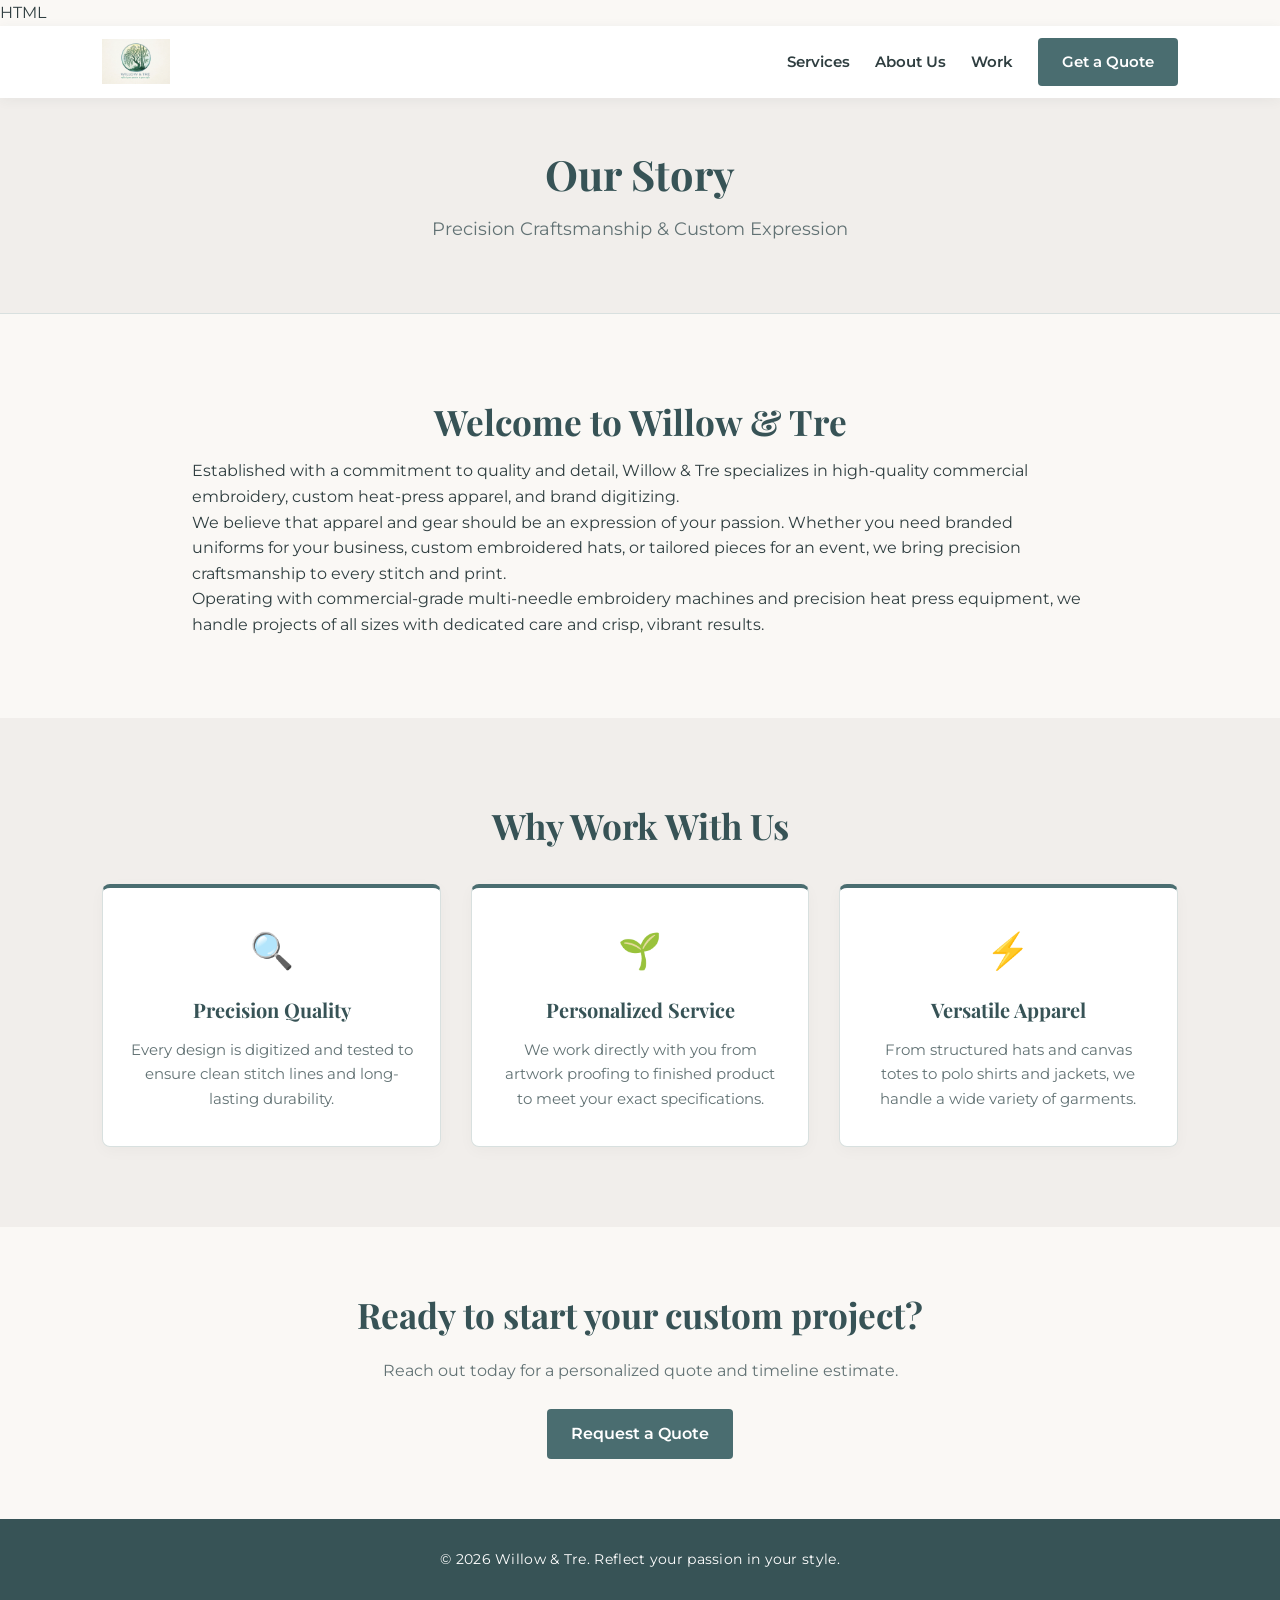
==== about.html @ 93db3136 "Create about.html about us page" ====
HTML
<!DOCTYPE html>
<html lang="en">
<head>
    <meta charset="UTF-8">
    <meta name="viewport" content="width=device-width, initial-scale=1.0">
    <title>About Us | Willow & Tre</title>
    
    <!-- Favicon -->
    <link rel="icon" type="image/png" href="WTlogo1.png">
    
    <!-- Stylesheet -->
    <link rel="stylesheet" href="style.css">
    
    <!-- Google Fonts -->
    <link rel="preconnect" href="https://fonts.googleapis.com">
    <link rel="preconnect" href="https://fonts.gstatic.com" crossorigin>
    <link href="https://fonts.googleapis.com/css2?family=Montserrat:wght@400;500;600;700&family=Playfair+Display:ital,wght@0,600;0,700;1,400&display=swap" rel="stylesheet">
</head>
<body>

    <!-- Navigation Header -->
    <nav class="navbar">
        <a href="index.html" class="logo-link">
            <img src="WTlogo1.png" alt="Willow & Tre Logo" class="nav-logo" style="height: 45px; width: auto; max-height: 45px;">
        </a>
        <ul class="nav-links">
            <li><a href="index.html#services">Services</a></li>
            <li><a href="about.html">About Us</a></li>
            <li><a href="index.html#portfolio">Work</a></li>
            <li><a href="index.html#quote" class="btn-nav">Get a Quote</a></li>
        </ul>
    </nav>

    <!-- Page Title Banner -->
    <header class="hero" style="padding: 50px 8% 40px;">
        <div class="hero-content">
            <h1>Our Story</h1>
            <p>Precision Craftsmanship & Custom Expression</p>
        </div>
    </header>

    <!-- About Content Section -->
    <section class="section">
        <div class="about-container">
            <div class="about-text">
                <h2>Welcome to Willow & Tre</h2>
                <p>Established with a commitment to quality and detail, Willow & Tre specializes in high-quality commercial embroidery, custom heat-press apparel, and brand digitizing.</p>
                
                <p>We believe that apparel and gear should be an expression of your passion. Whether you need branded uniforms for your business, custom embroidered hats, or tailored pieces for an event, we bring precision craftsmanship to every stitch and print.</p>
                
                <p>Operating with commercial-grade multi-needle embroidery machines and precision heat press equipment, we handle projects of all sizes with dedicated care and crisp, vibrant results.</p>
            </div>
        </div>
    </section>

    <!-- Values / Features Section -->
    <section class="section bg-light">
        <h2>Why Work With Us</h2>
        <div class="grid" style="margin-top: 30px;">
            <div class="card">
                <div class="icon">🔍</div>
                <h3>Precision Quality</h3>
                <p>Every design is digitized and tested to ensure clean stitch lines and long-lasting durability.</p>
            </div>
            <div class="card">
                <div class="icon">🌱</div>
                <h3>Personalized Service</h3>
                <p>We work directly with you from artwork proofing to finished product to meet your exact specifications.</p>
            </div>
            <div class="card">
                <div class="icon">⚡</div>
                <h3>Versatile Apparel</h3>
                <p>From structured hats and canvas totes to polo shirts and jackets, we handle a wide variety of garments.</p>
            </div>
        </div>
    </section>

    <!-- Call to Action Banner -->
    <section class="section text-center" style="text-align: center; padding: 60px 8%;">
        <h2>Ready to start your custom project?</h2>
        <p style="margin: 15px 0 25px; color: var(--text-muted);">Reach out today for a personalized quote and timeline estimate.</p>
        <a href="index.html#quote" class="cta-btn">Request a Quote</a>
    </section>

    <!-- Footer -->
    <footer>
        <p>&copy; 2026 Willow & Tre. Reflect your passion in your style.</p>
    </footer>

</body>
</html>
---- style.css ----
/* ==========================================================================
   Willow & Tre - Cool Mist Palette Stylesheet
   ========================================================================== */

/* Design Tokens derived from WTlogo1.png */
:root {
    --primary: #4a6d70;          /* Cool slate teal */
    --primary-dark: #375356;     /* Deep slate teal for hovers/footer */
    --accent: #5e8376;           /* Muted sage green */
    --bg-light: #faf8f5;         /* Soft warm cream (matches logo paper texture) */
    --bg-alt: #f1eeeb;           /* Alternate soft grey-cream */
    --text-dark: #2f3e40;        /* Dark slate text */
    --text-muted: #627274;      /* Soft grey text */
    --card-bg: #ffffff;
    --border-color: #d8e0df;
    
    --font-heading: 'Playfair Display', serif;
    --font-body: 'Montserrat', sans-serif;
}

/* Global Reset */
* {
    box-sizing: border-box;
    margin: 0;
    padding: 0;
}

html {
    scroll-behavior: smooth;
}

body {
    font-family: var(--font-body);
    color: var(--text-dark);
    background-color: var(--bg-light);
    line-height: 1.6;
}

/* Navigation Bar */
.navbar {
    display: flex;
    justify-content: space-between;
    align-items: center;
    padding: 12px 8%;
    background-color: #ffffff;
    box-shadow: 0 2px 12px rgba(47, 62, 64, 0.06);
    position: sticky;
    top: 0;
    z-index: 1000;
}

.logo-link {
    display: flex;
    align-items: center;
    text-decoration: none;
}

.nav-logo {
    height: 65px;
    width: auto;
    max-height: 65px;
    object-fit: contain;
    transition: transform 0.2s ease;
}

.nav-logo:hover {
    transform: scale(1.02);
}

.nav-links {
    list-style: none;
    display: flex;
    align-items: center;
    gap: 25px;
}

.nav-links a {
    text-decoration: none;
    color: var(--text-dark);
    font-weight: 600;
    font-size: 0.95rem;
    transition: color 0.2s ease;
}

.nav-links a:hover {
    color: var(--accent);
}

/* Buttons */
.cta-btn, .btn-nav {
    background-color: var(--primary);
    color: #ffffff !important;
    padding: 12px 24px;
    border-radius: 4px;
    text-decoration: none;
    font-weight: 600;
    display: inline-block;
    border: none;
    cursor: pointer;
    transition: background-color 0.2s ease, transform 0.1s ease;
}

.cta-btn:hover, .btn-nav:hover {
    background-color: var(--primary-dark);
}

/* Hero Section */
.hero {
    padding: 70px 8% 60px;
    background-color: var(--bg-alt);
    text-align: center;
    border-bottom: 1px solid var(--border-color);
}

.hero-content {
    max-width: 800px;
    margin: 0 auto;
}

.hero-logo {
    max-width: 260px;
    width: 100%;
    height: auto;
    margin: 0 auto 20px;
    display: block;
}

.hero h1 {
    font-family: var(--font-heading);
    font-size: 2.6rem;
    color: var(--primary-dark);
    line-height: 1.25;
    margin-bottom: 15px;
}

.hero p {
    font-size: 1.1rem;
    color: var(--text-muted);
    max-width: 580px;
    margin: 0 auto 30px;
}

/* Main Sections & Layout */
.section {
    padding: 80px 8%;
    max-width: 1100px;
    margin: 0 auto;
}

.bg-light {
    background-color: var(--bg-alt);
    max-width: 100%;
}

.section h2 {
    font-family: var(--font-heading);
    font-size: 2.2rem;
    text-align: center;
    color: var(--primary-dark);
    margin-bottom: 8px;
}

.section-subtitle {
    text-align: center;
    margin-bottom: 40px;
    color: var(--text-muted);
    font-size: 0.95rem;
}

/* Services Cards */
.grid {
    display: grid;
    grid-template-columns: repeat(auto-fit, minmax(280px, 1fr));
    gap: 30px;
}

.card {
    background: var(--card-bg);
    padding: 35px 25px;
    border-radius: 8px;
    box-shadow: 0 4px 15px rgba(0, 0, 0, 0.03);
    text-align: center;
    border-top: 4px solid var(--primary);
    border-left: 1px solid var(--border-color);
    border-right: 1px solid var(--border-color);
    border-bottom: 1px solid var(--border-color);
}

.card .icon {
    font-size: 2.2rem;
    margin-bottom: 15px;
}

.card h3 {
    margin-bottom: 12px;
    color: var(--primary-dark);
    font-size: 1.25rem;
    font-family: var(--font-heading);
}

.card p {
    color: var(--text-muted);
    font-size: 0.95rem;
}

/* Gallery Grid */
.gallery-grid {
    display: grid;
    grid-template-columns: repeat(auto-fit, minmax(220px, 1fr));
    gap: 20px;
    max-width: 1100px;
    margin: 0 auto;
}

.gallery-item {
    background: #e2ded9;
    height: 200px;
    border-radius: 6px;
    display: flex;
    align-items: center;
    justify-content: center;
    color: var(--text-muted);
    font-weight: 600;
    font-size: 0.9rem;
    border: 1px dashed var(--border-color);
}

/* Quote Request Form */
.form-container {
    max-width: 650px;
    margin: 0 auto;
    background: #ffffff;
    padding: 40px;
    border-radius: 8px;
    box-shadow: 0 4px 20px rgba(0, 0, 0, 0.05);
    border: 1px solid var(--border-color);
}

.quote-form {
    display: flex;
    flex-direction: column;
    gap: 20px;
    margin-top: 25px;
}

.form-group {
    display: flex;
    flex-direction: column;
    gap: 6px;
    text-align: left;
}

.form-group label {
    font-size: 0.85rem;
    font-weight: 600;
    color: var(--primary-dark);
    text-transform: uppercase;
    letter-spacing: 0.5px;
}

.form-group input, 
.form-group select, 
.form-group textarea {
    padding: 12px 14px;
    border: 1px solid var(--border-color);
    border-radius: 4px;
    font-family: inherit;
    font-size: 0.95rem;
    background-color: var(--bg-light);
    color: var(--text-dark);
    transition: border-color 0.2s ease, background-color 0.2s ease;
}

.form-group input:focus, 
.form-group select:focus, 
.form-group textarea:focus {
    outline: none;
    border-color: var(--primary);
    background-color: #ffffff;
}

.submit-btn {
    width: 100%;
    margin-top: 10px;
    font-size: 1rem;
    padding: 14px;
}

/* Footer */
footer {
    text-align: center;
    padding: 30px 20px;
    background: var(--primary-dark);
    color: #ffffff;
    font-size: 0.85rem;
    letter-spacing: 0.3px;
}

/* Mobile Responsiveness */
@media (max-width: 768px) {
    .navbar {
        flex-direction: column;
        gap: 12px;
        padding: 15px;
    }
    
    .hero h1 {
        font-size: 2rem;
    }
    
    .section {
        padding: 50px 6%;
    }
}
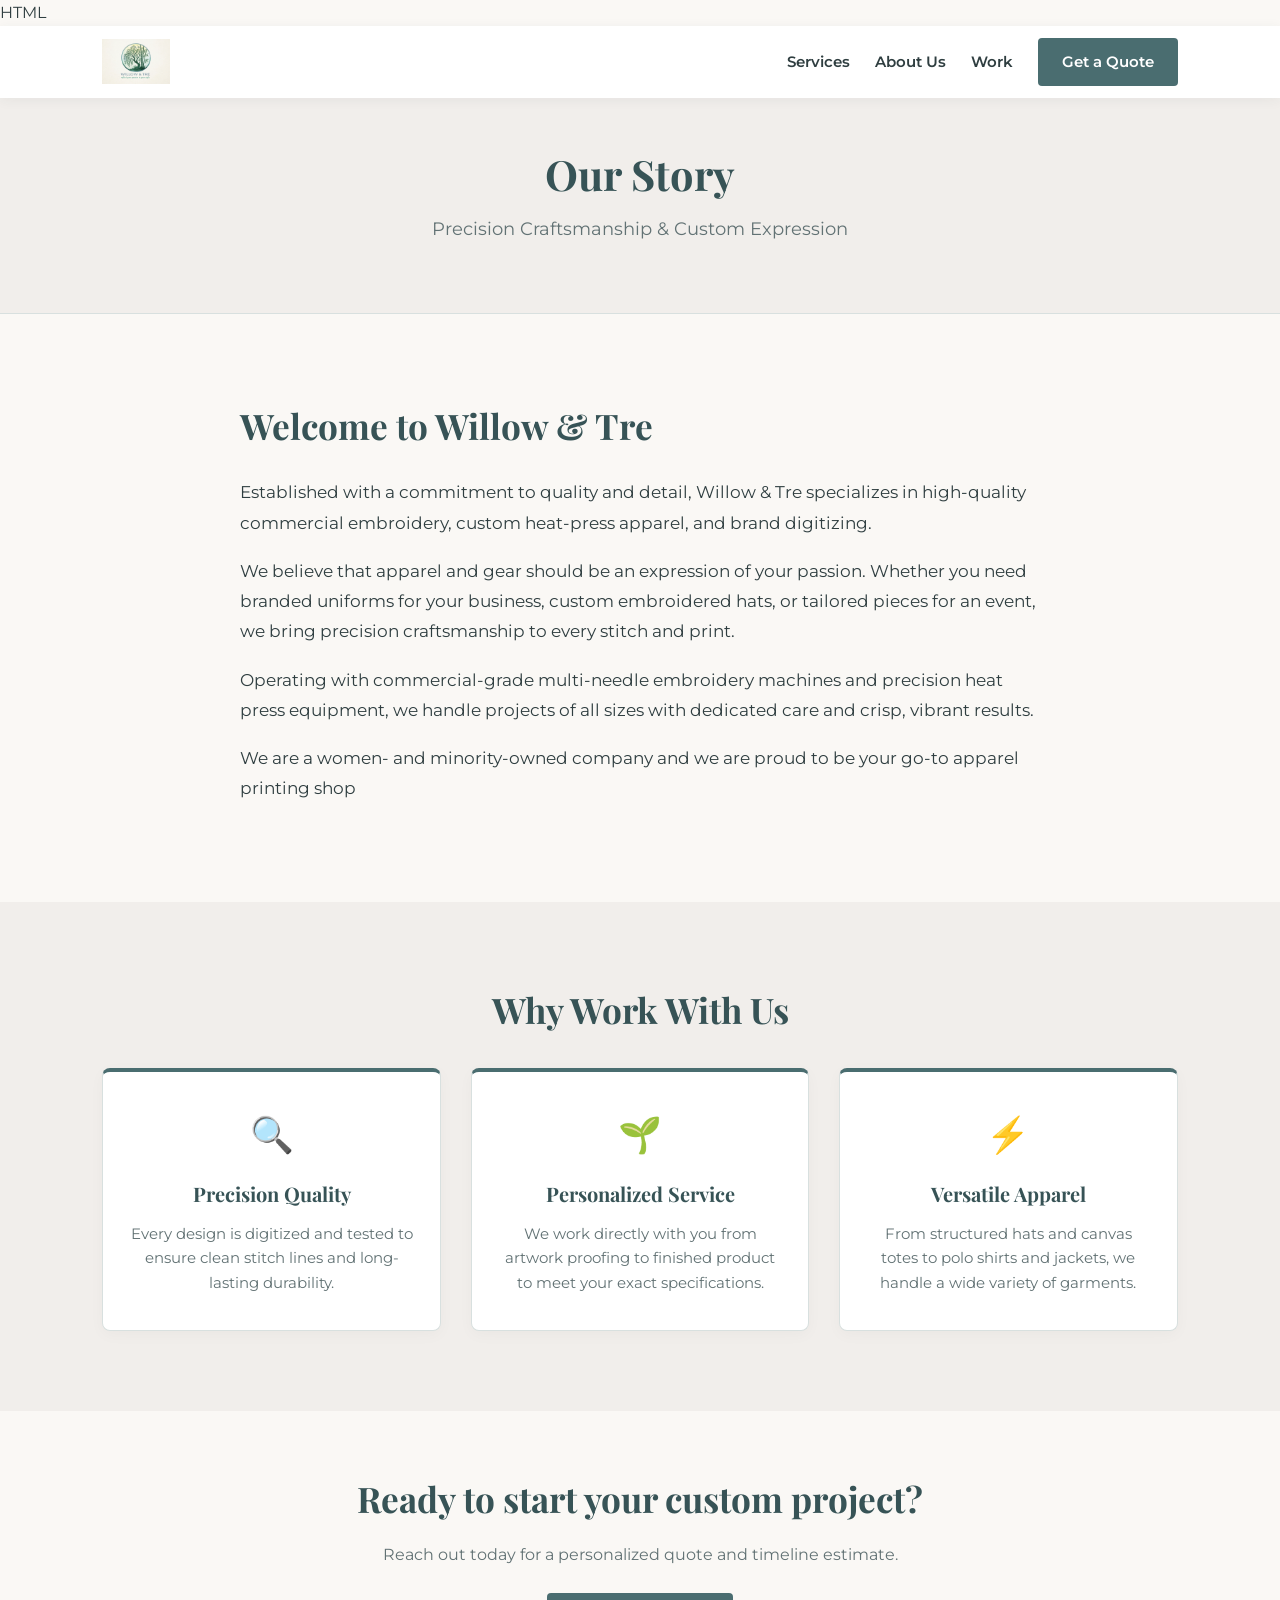
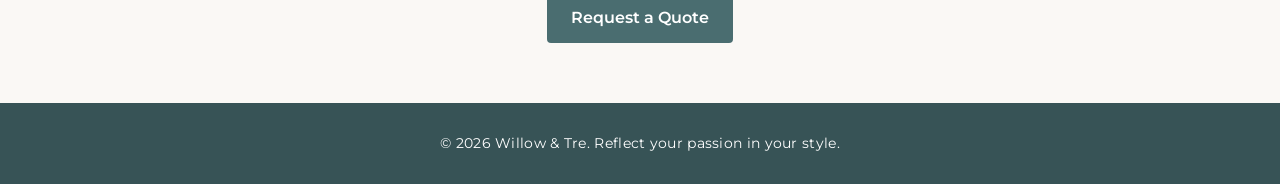
==== commit a1cc6ed8: "Update about.html center the main paragraph" ====
--- a/about.html
+++ b/about.html
@@ -45,11 +45,15 @@
         <div class="about-container">
             <div class="about-text">
                 <h2>Welcome to Willow & Tre</h2>
-                <p>Established with a commitment to quality and detail, Willow & Tre specializes in high-quality commercial embroidery, custom heat-press apparel, and brand digitizing.</p>
+          
+                <p class="centered-text">Established with a commitment to quality and detail, Willow & Tre specializes in high-quality commercial embroidery, custom heat-press apparel, and brand digitizing.</p>
                 
-                <p>We believe that apparel and gear should be an expression of your passion. Whether you need branded uniforms for your business, custom embroidered hats, or tailored pieces for an event, we bring precision craftsmanship to every stitch and print.</p>
+                <p class="centered-text">We believe that apparel and gear should be an expression of your passion. Whether you need branded uniforms for your business, custom embroidered hats, or tailored pieces for an event, we bring precision craftsmanship to every stitch and print.</p>
                 
-                <p>Operating with commercial-grade multi-needle embroidery machines and precision heat press equipment, we handle projects of all sizes with dedicated care and crisp, vibrant results.</p>
+                <p class="centered-text">Operating with commercial-grade multi-needle embroidery machines and precision heat press equipment, we handle projects of all sizes with dedicated care and crisp, vibrant results.</p>
+           
+                <p class="centered-text">We are a women- and minority-owned company and we are proud to be your go-to apparel printing shop</p>
+            
             </div>
         </div>
     </section>
--- a/style.css
+++ b/style.css
@@ -312,3 +312,23 @@
         padding: 50px 6%;
     }
 }
+
+/* About Page Specific Layout */
+.about-container {
+    max-width: 800px;
+    margin: 0 auto;
+    line-height: 1.8;
+}
+
+.about-text h2 {
+    font-family: var(--font-heading);
+    color: var(--primary-dark);
+    margin-bottom: 20px;
+    text-align: left;
+}
+
+.about-text p {
+    margin-bottom: 18px;
+    color: var(--text-dark);
+    font-size: 1.05rem;
+}
